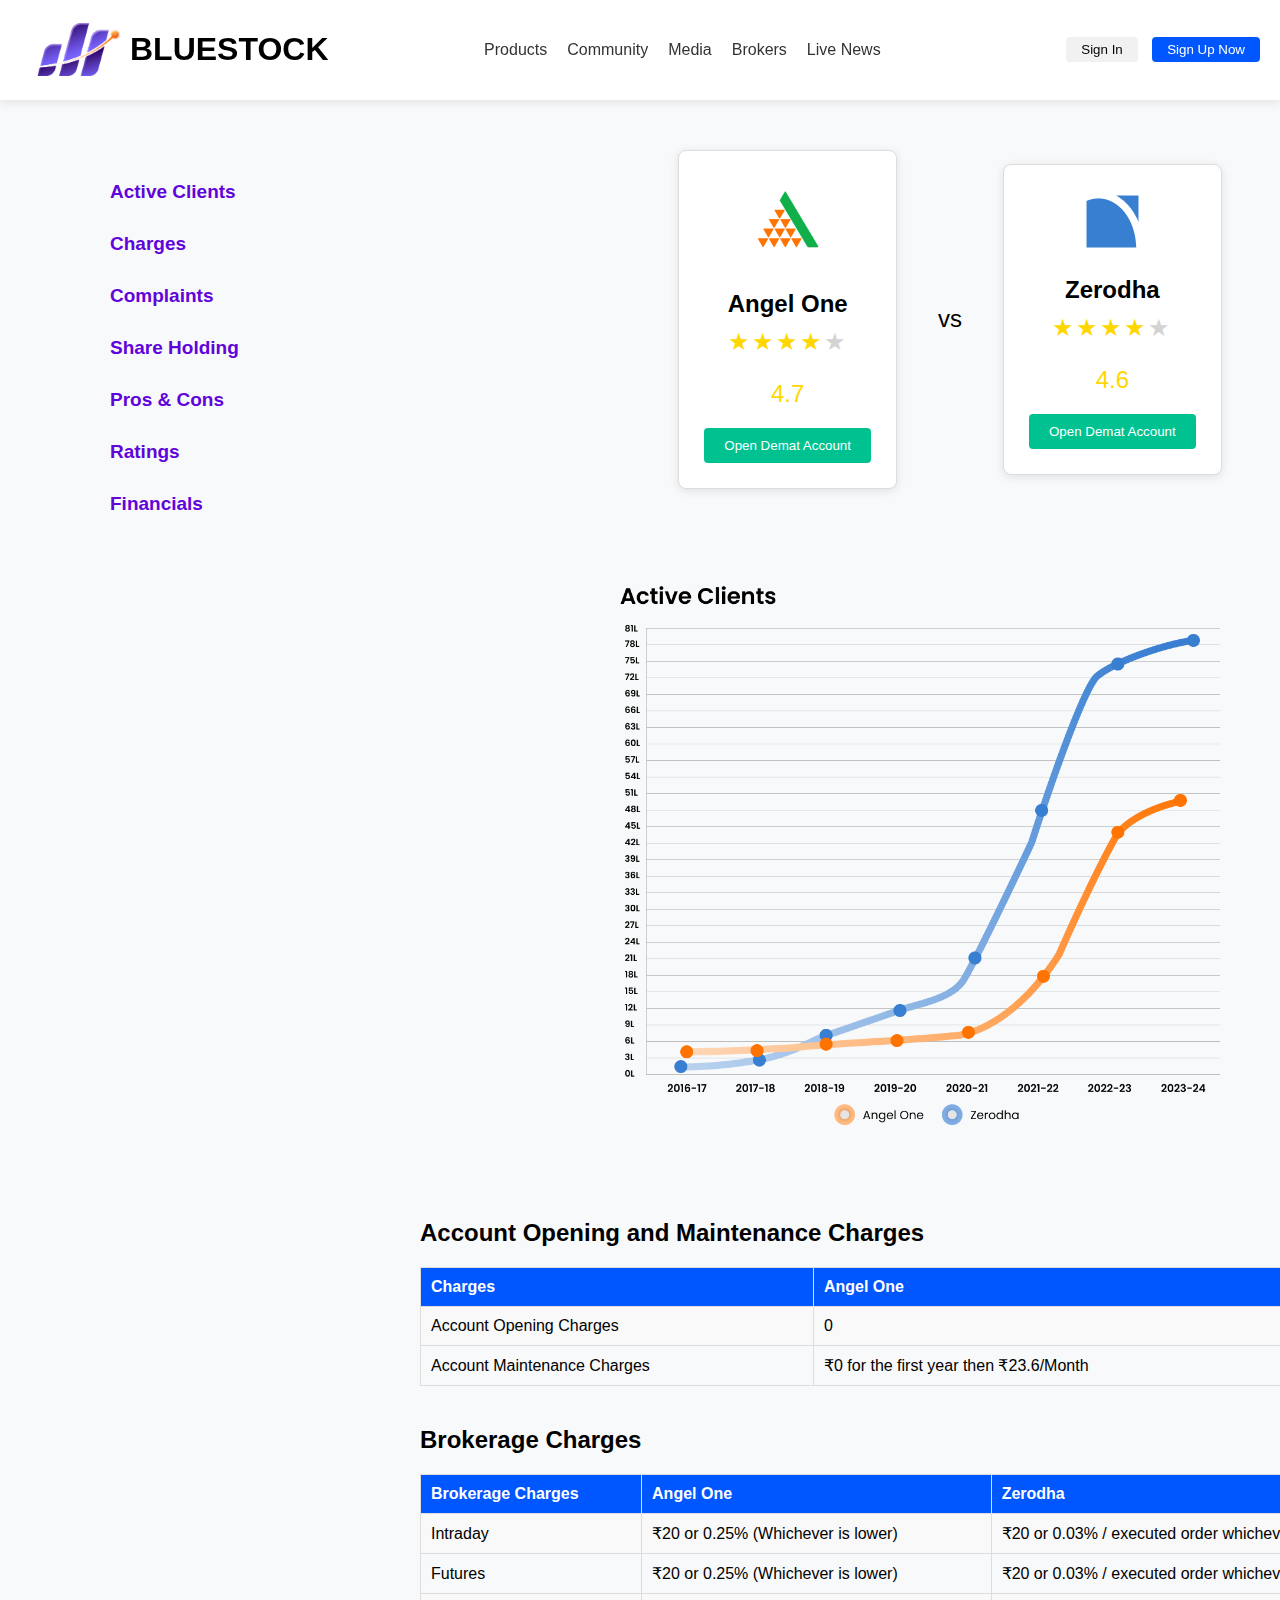
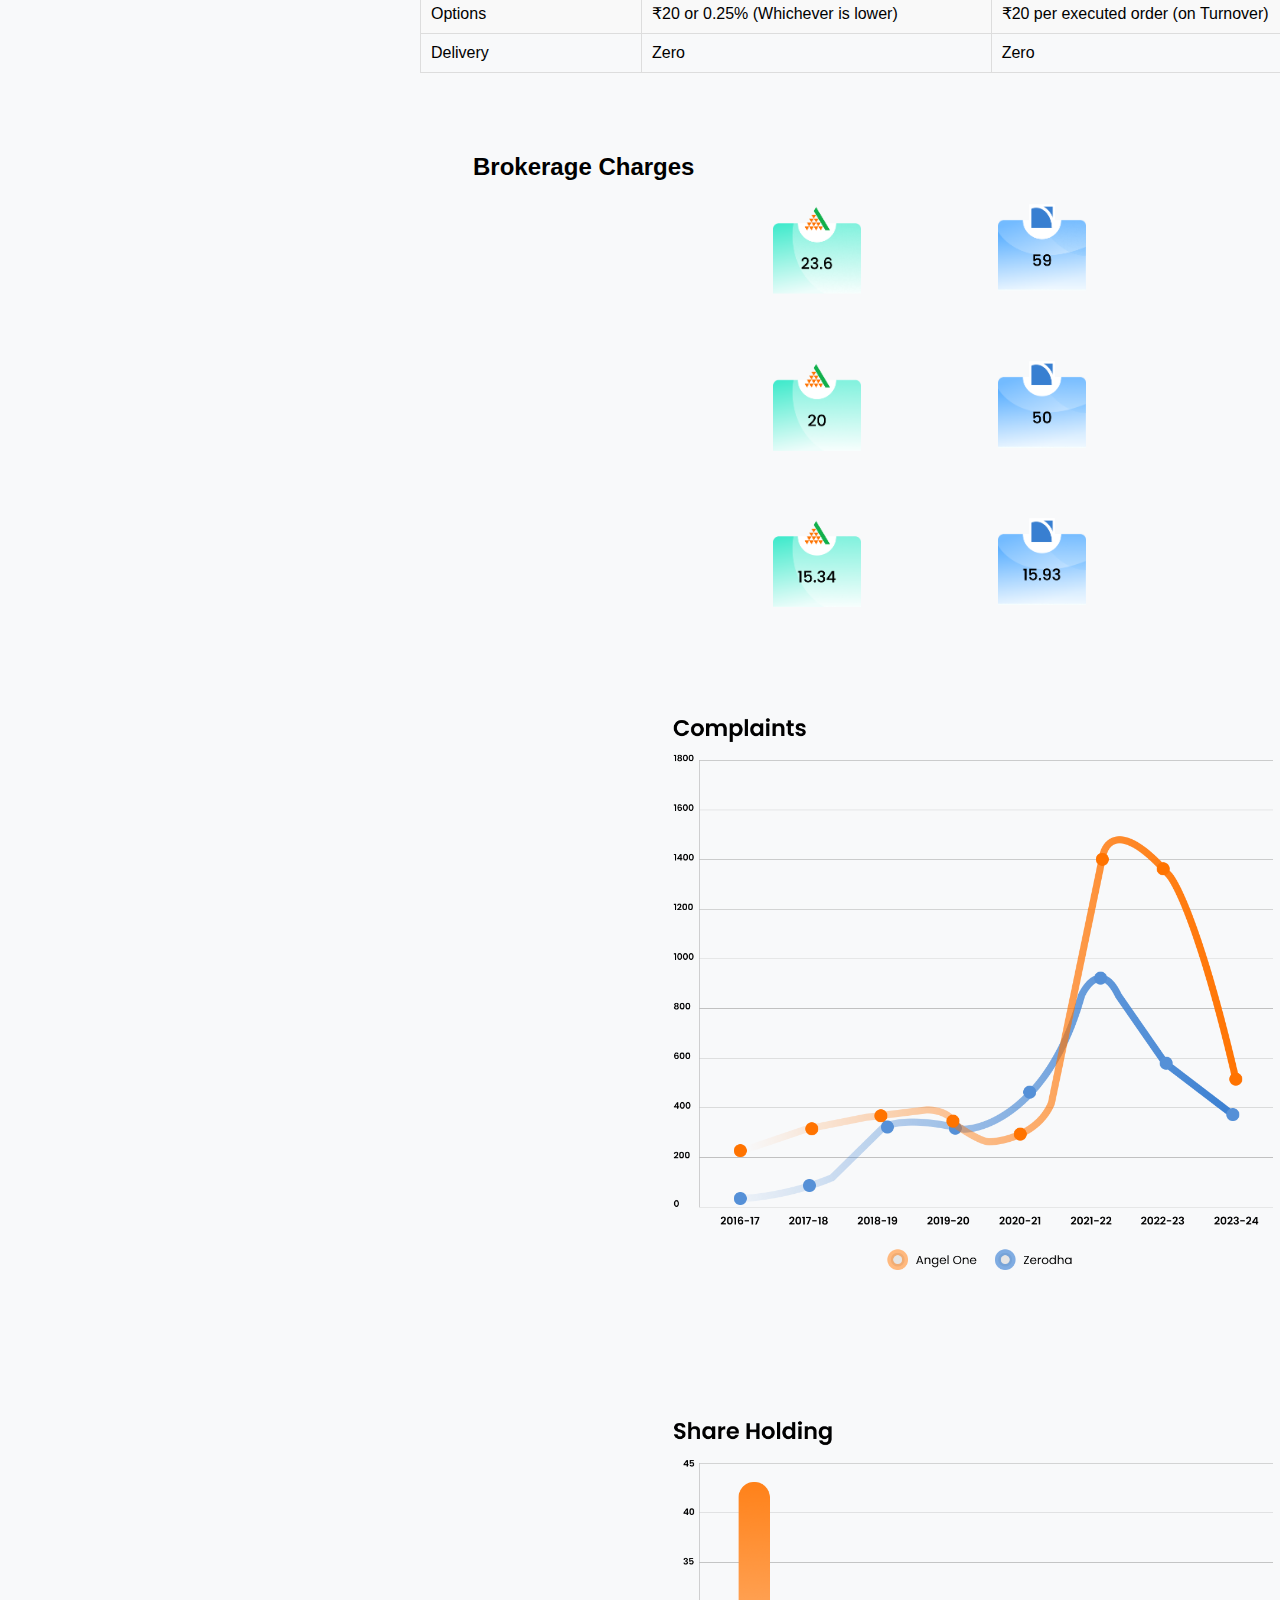
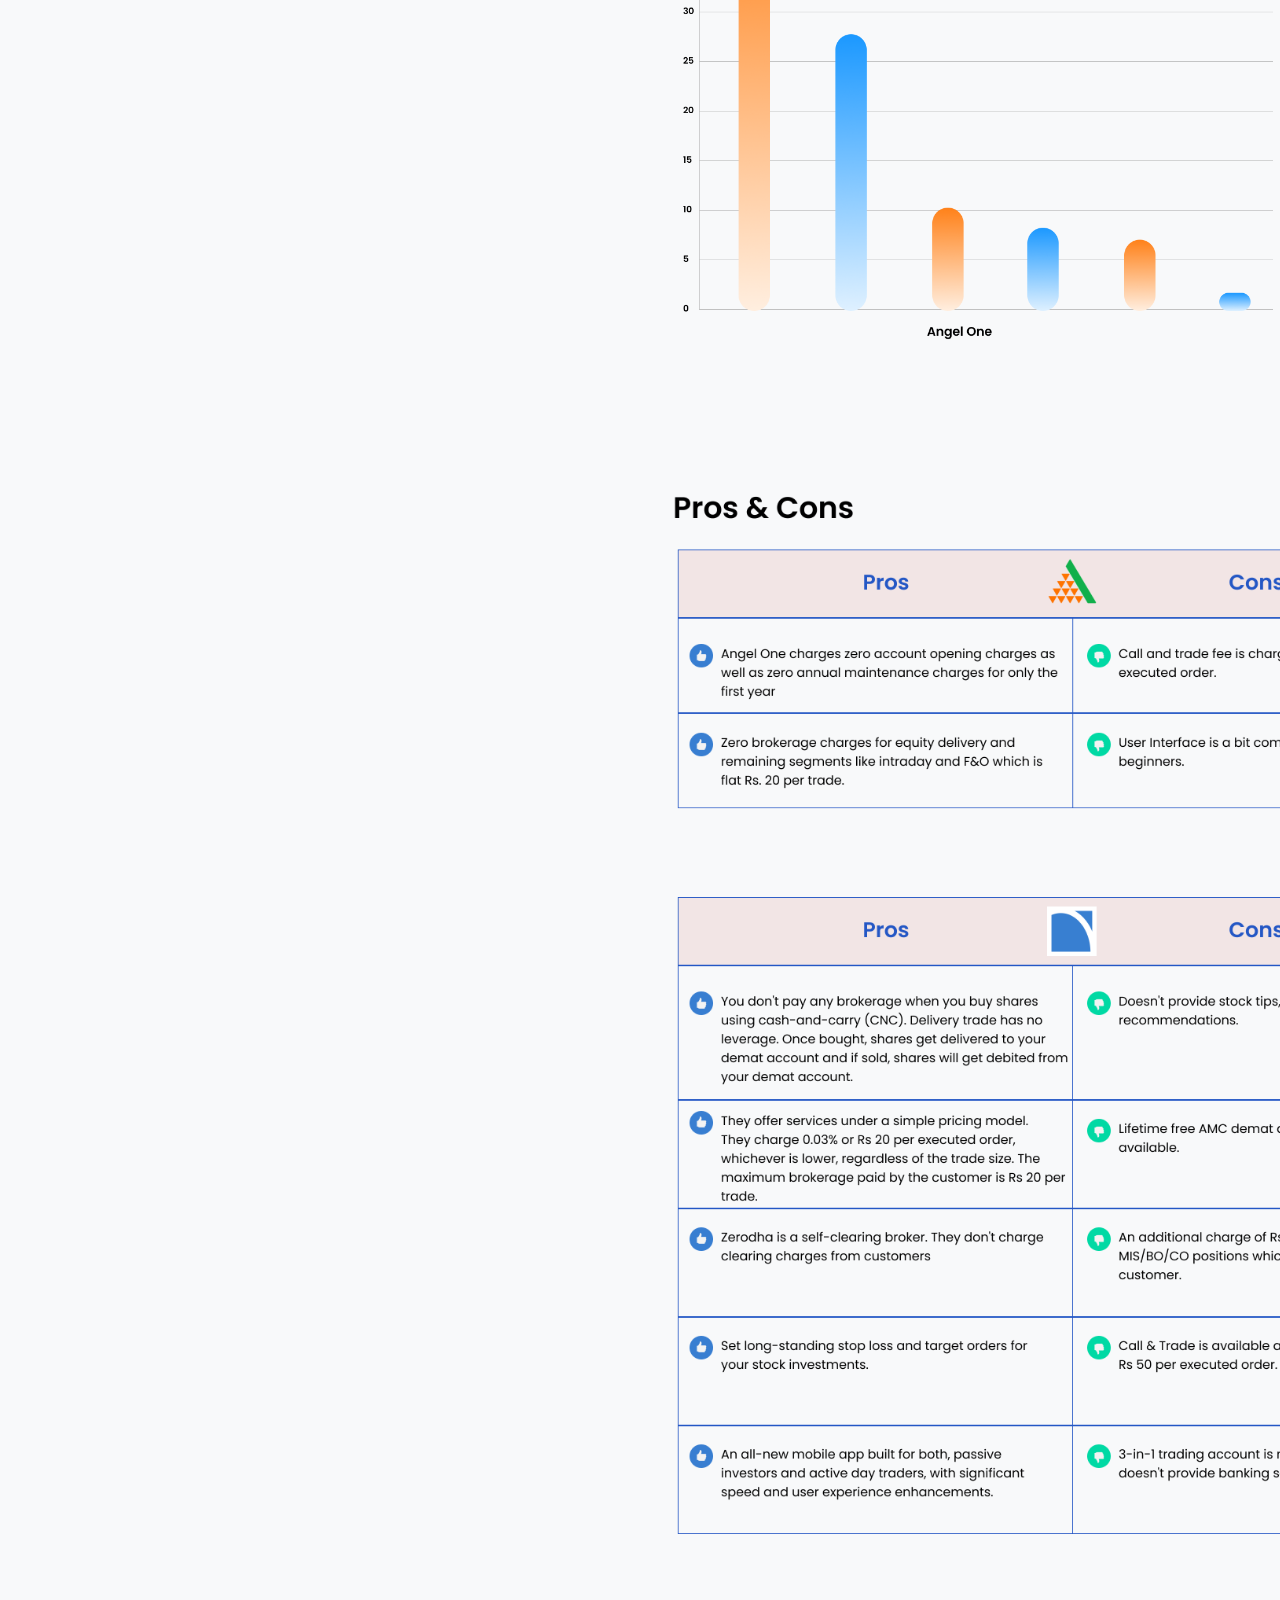
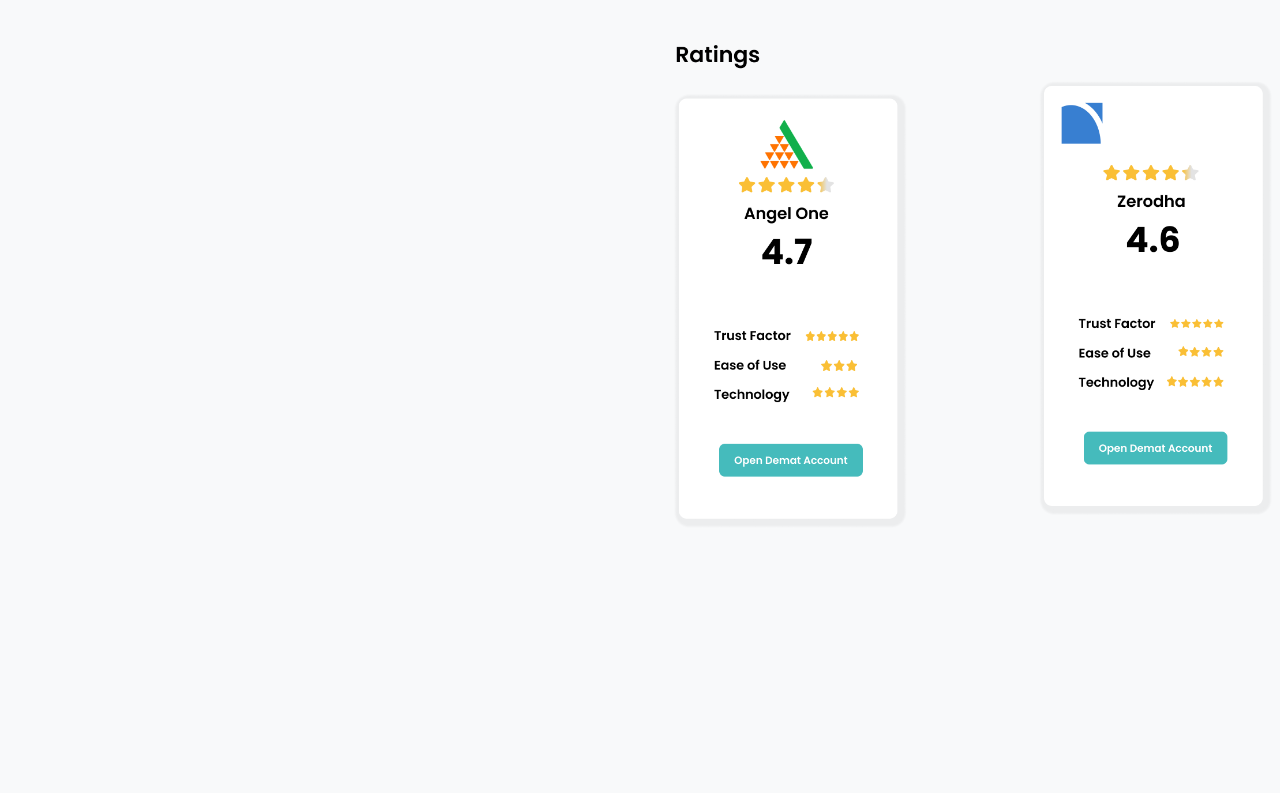
==== Component03UI/index.html @ ed1496d4 "UI component3" ====
<!DOCTYPE html>
<html lang="en">
  <head>
    <meta charset="UTF-8" />
    <meta name="viewport" content="width=device-width, initial-scale=1.0" />
    <title>Bluestock Comparison</title>
    <style>
      body {
        font-family: Arial, sans-serif;
        margin: 0;
        padding: 0;
        display: flex;
        background-color: #f8f9fa;
      }

      header {
        width: 100%;
        background-color: #fff;
        box-shadow: 0 2px 10px rgba(0, 0, 0, 0.1);
        position: fixed;
        top: 0;
        z-index: 1000;
      }

      .navbar {
        display: flex;
        justify-content: space-between;
        align-items: center;
        padding: 10px 20px;
      }

      .navbar .logo {
        display: flex;
        align-items: center;
      }

      .navbar .logo img {
        height: auto;
        width: 100px;
      }

      .navbar .logo h1 {
        margin-left: 10px;
      }

      .navbar nav ul {
        display: flex;
        list-style-type: none;
        margin: 0;
        padding: 0;
      }

      .navbar nav ul li {
        margin-right: 20px;
      }

      .navbar nav ul li a {
        text-decoration: none;
        color: #333;
      }

      .auth-buttons button {
        margin-left: 10px;
        padding: 5px 15px;
        border: none;
        border-radius: 4px;
        cursor: pointer;
      }

      .auth-buttons button:first-child {
        background-color: #f1f1f1;
      }

      .auth-buttons button:last-child {
        background-color: #0056ff;
        color: white;
      }

      aside {
        width: 200px;
        padding: 150px 90px;
        background-color: #f8f9fa;
        height: 100vh;
        position: fixed;
      }

      aside ul {
        list-style-type: none;
        padding: 0;
      }

      aside ul li {
        padding: 15px 20px;
        font-size: 19px;
        color: #6104da;
        font-weight: bold;
        cursor: pointer;
      }

      aside ul li:hover {
        background-color: #e9ecef;
      }

      main {
        margin-left: 220px;
        padding: 150px 200px;
        width: calc(100% - 220px);
      }

      .comparison {
        display: flex;
        justify-content: center;
        align-items: center;
        margin-bottom: 40px;
        /* gap: 20px; */
      }
      .ratingChart {
        display: flex;
        justify-content: center;
        align-items: center;
        margin-bottom: 40px;
        gap: 20px;
      }

      .card {
        height: 50%;
        border: 1px solid #ddd;
        border-radius: 8px;
        padding: 25px;
        text-align: center;

        background-color: white;

        /* Center the background image */
        color: black; /* Ensure text is readable against the background */
        box-shadow: 0 2px 10px rgba(0, 0, 0, 0.1);
      }

      .card h2 {
        margin-bottom: 10px;
      }

      .card .rating {
        font-size: 24px;
        color: #ffd700;
        margin-bottom: 20px;
      }

      .card button {
        background-color: #00c291;
        color: white;
        padding: 10px 20px;
        border: none;
        border-radius: 4px;
        cursor: pointer;
      }

      .card button:hover {
        background-color: #00a377;
      }

      .vs {
        display: flex;
        align-items: center;
        justify-content: center;
        font-size: 24px;
        width: 10%;
      }

      .charts,
      .charges {
        margin-bottom: 40px;
      }

      .charges h2 {
        margin-bottom: 20px;
      }

      table {
        width: 100%;
        border-collapse: collapse;
        margin-bottom: 20px;
      }

      table th,
      table td {
        padding: 10px;
        text-align: left;
        border: 1px solid #ddd;
      }

      table th {
        background-color: #0056ff;
        color: white;
      }

      table tr:nth-child(even) {
        background-color: #f9f9f9;
      }

      .star-rating {
        display: inline-flex;
        align-items: center;
      }

      .star-rating .star {
        font-size: 24px;
        color: gold;
        margin-right: 2px;
      }

      .star-rating .empty-star {
        color: lightgray;
      }

      .rating {
        margin-bottom: 10px;
      }

      .container {
        width: 90%;
        margin: 0 auto;
        padding: 20px;
      }

      h2 {
        font-size: 24px;
        margin-bottom: 20px;
      }

      .brokerage-charges,
      .complaints,
      .share-holding {
        margin-bottom: 40px;
      }

      .charges-grid {
        display: grid;
        justify-content: center;
        width: 400px;
        padding-left: 300px;
        grid-template-columns: repeat(2, 1fr); /* 2 columns */
        grid-template-rows: repeat(3, auto); /* 3 rows */
        gap: 50px;
      }

      /* .charge-item {
        background-color: #ffffff;
        border-radius: 8px;
        box-shadow: 0 4px 8px rgba(0, 0, 0, 0.1);
        text-align: center;
        padding: 20px;

        background-position: center;
      } */

      .charge-item img {
        width: 50px;
        height: 50px;
        margin-bottom: 10px;
      }

      .charge-value img {
        height: 100%;
        width: 50%;
      }

      .charge-label {
        font-size: 16px;
        color: #555;
      }

      .charts img {
        height: auto;
        width: 600px;
        justify-content: center;
        align-items: center;
        padding: 50px 200px;
      }

      .diffs img {
        height: auto;
        width: 800px;
        justify-content: center;
        align-items: center;
        padding: 50px 200px;
      }

      .complaints img,
      .share-holding img {
        width: 100%;
        border-radius: 8px;
        box-shadow: 0 4px 8px rgba(0, 0, 0, 0.1);
      }

      /* Responsive styles */
      @media (max-width: 768px) {
        .navbar {
          flex-direction: column;
        }

        .navbar nav ul {
          display: none;
        }

        .navbar .hamburger {
          display: flex;
        }

        .navbar .hamburger.active + .nav-links {
          display: flex;
        }

        .nav-links {
          display: flex;
          flex-direction: column;
          position: absolute;
          top: 60px;
          left: 0;
          background-color: #fff;
          width: 100%;
          padding: 10px 0;
          box-shadow: 0 8px 16px rgba(0, 0, 0, 0.2);
        }

        .nav-links li {
          margin: 10px 0;
        }
      }
    </style>
  </head>
  <body>
    <header>
      <div class="navbar">
        <div class="logo">
          <img src="assets/logo.png" alt="Bluestock Logo" />
          <h1>BLUESTOCK</h1>
        </div>
        <nav>
          <ul>
            <li><a href="#">Products</a></li>
            <li><a href="#">Community</a></li>
            <li><a href="#">Media</a></li>
            <li><a href="#">Brokers</a></li>
            <li><a href="#">Live News</a></li>
          </ul>
        </nav>
        <div class="auth-buttons">
          <button>Sign In</button>
          <button>Sign Up Now</button>
        </div>
      </div>
    </header>

    <aside>
      <ul>
        <li>Active Clients</li>
        <li>Charges</li>
        <li>Complaints</li>
        <li>Share Holding</li>
        <li>Pros & Cons</li>
        <li>Ratings</li>
        <li>Financials</li>
      </ul>
    </aside>

    <main>
      <section class="comparison">
        <div class="card">
          <img src="assets/angelone-logo.png" alt="Angel One" />
          <h2>Angel One</h2>
          <div class="star-rating">
            <span class="star">&#9733;</span>
            <span class="star">&#9733;</span>
            <span class="star">&#9733;</span>
            <span class="star">&#9733;</span>
            <span class="star empty-star">&#9733;</span>
          </div>
          <p class="rating">4.7</p>
          <button>Open Demat Account</button>
        </div>
        <div class="vs">
          <p>vs</p>
        </div>
        <div class="card">
          <img src="assets/zerodha-logo.png" alt="Zerodha" />
          <h2>Zerodha</h2>
          <div class="star-rating">
            <span class="star">&#9733;</span>
            <span class="star">&#9733;</span>
            <span class="star">&#9733;</span>
            <span class="star">&#9733;</span>
            <span class="star empty-star">&#9733;</span>
          </div>
          <p class="rating">4.6</p>
          <button>Open Demat Account</button>
        </div>
      </section>

      <section class="charts">
        <img src="assets/activeClientschrat.png" alt="" />
      </section>

      <section class="charges">
        <h2>Account Opening and Maintenance Charges</h2>
        <table>
          <tr>
            <th>Charges</th>
            <th>Angel One</th>
            <th>Zerodha</th>
          </tr>
          <tr>
            <td>Account Opening Charges</td>
            <td>0</td>
            <td>200</td>
          </tr>
          <tr>
            <td>Account Maintenance Charges</td>
            <td>₹0 for the first year then ₹23.6/Month</td>
            <td>₹300 per year</td>
          </tr>
        </table>
      </section>

      <section class="charges">
        <h2>Brokerage Charges</h2>
        <table>
          <tr>
            <th>Brokerage Charges</th>
            <th>Angel One</th>
            <th>Zerodha</th>
          </tr>
          <tr>
            <td>Intraday</td>
            <td>₹20 or 0.25% (Whichever is lower)</td>
            <td>₹20 or 0.03% / executed order whichever is lower</td>
          </tr>
          <tr>
            <td>Futures</td>
            <td>₹20 or 0.25% (Whichever is lower)</td>
            <td>₹20 or 0.03% / executed order whichever is lower</td>
          </tr>
          <tr>
            <td>Options</td>
            <td>₹20 or 0.25% (Whichever is lower)</td>
            <td>₹20 per executed order (on Turnover)</td>
          </tr>
          <tr>
            <td>Delivery</td>
            <td>Zero</td>
            <td>Zero</td>
          </tr>
        </table>
      </section>

      <div class="container">
        <section class="brokerage-charges">
          <h2>Brokerage Charges</h2>
          <div class="charges-grid">
            <div class="charge-item">
              <div class="charge-value">
                <img src="assets/angel23.png" alt="" />
              </div>
            </div>
            <div class="charge-item">
              <div class="charge-value">
                <img src="assets/zerodha59.png" alt="" />
              </div>
            </div>
            <div class="charge-item">
              <div class="charge-value">
                <img src="assets/angel20.png" alt="" />
              </div>
            </div>
            <div class="charge-item">
              <div class="charge-value">
                <img src="assets/zerodha50.png" alt="" />
              </div>
            </div>
            <div class="charge-item">
              <div class="charge-value">
                <img src="assets/angel15.png" alt="" />
              </div>
            </div>
            <div class="charge-item">
              <div class="charge-value">
                <img src="assets/zerodha15.png" alt="" />
              </div>
            </div>
          </div>
        </section>

        <section class="charts">
          <img src="assets/complaints.png" alt="" />
        </section>

        <section class="charts">
          <img src="assets/shareHold.png" alt="" />
        </section>
        <section class="diffs">
          <img src="assets/diffs.png" alt="" />
        </section>

        <div class="charts">
          <img src="assets/ratingChart.png" alt="" />
        </div>
      </div>
    </main>
  </body>
</html>
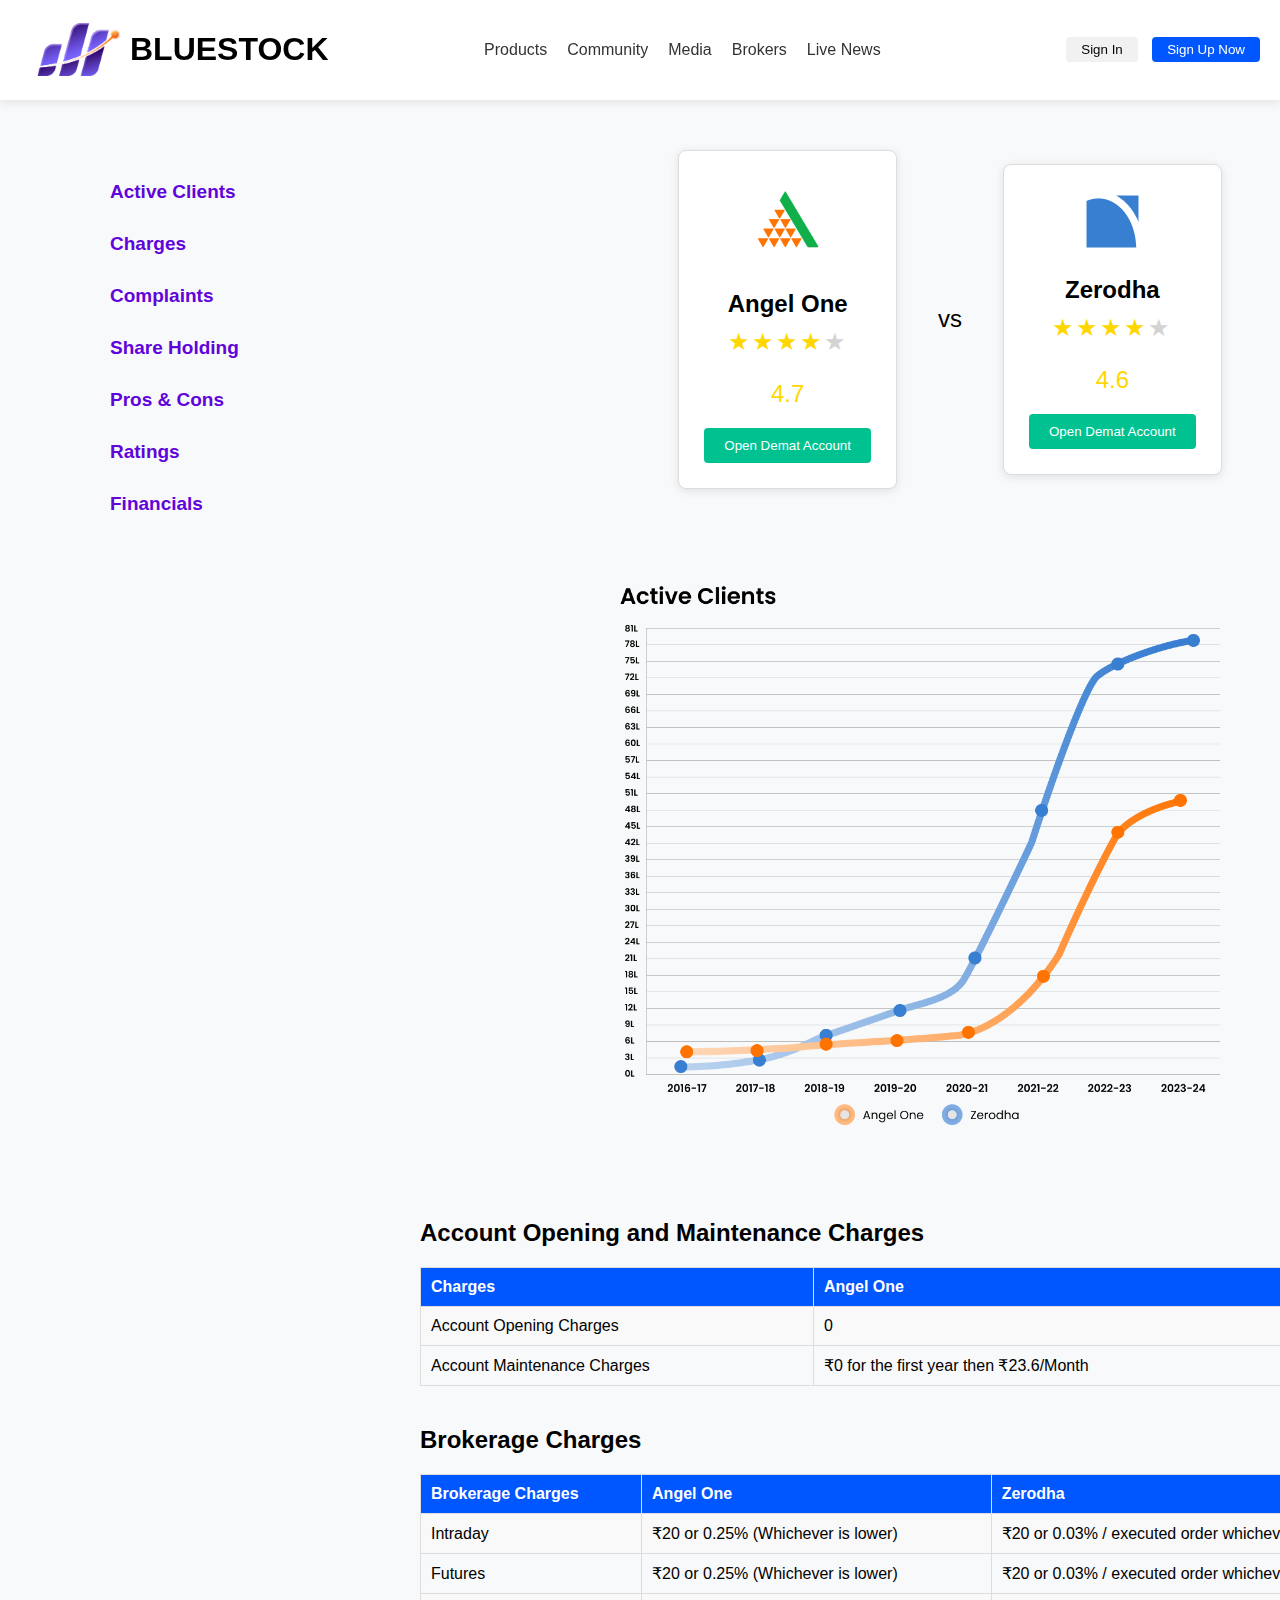
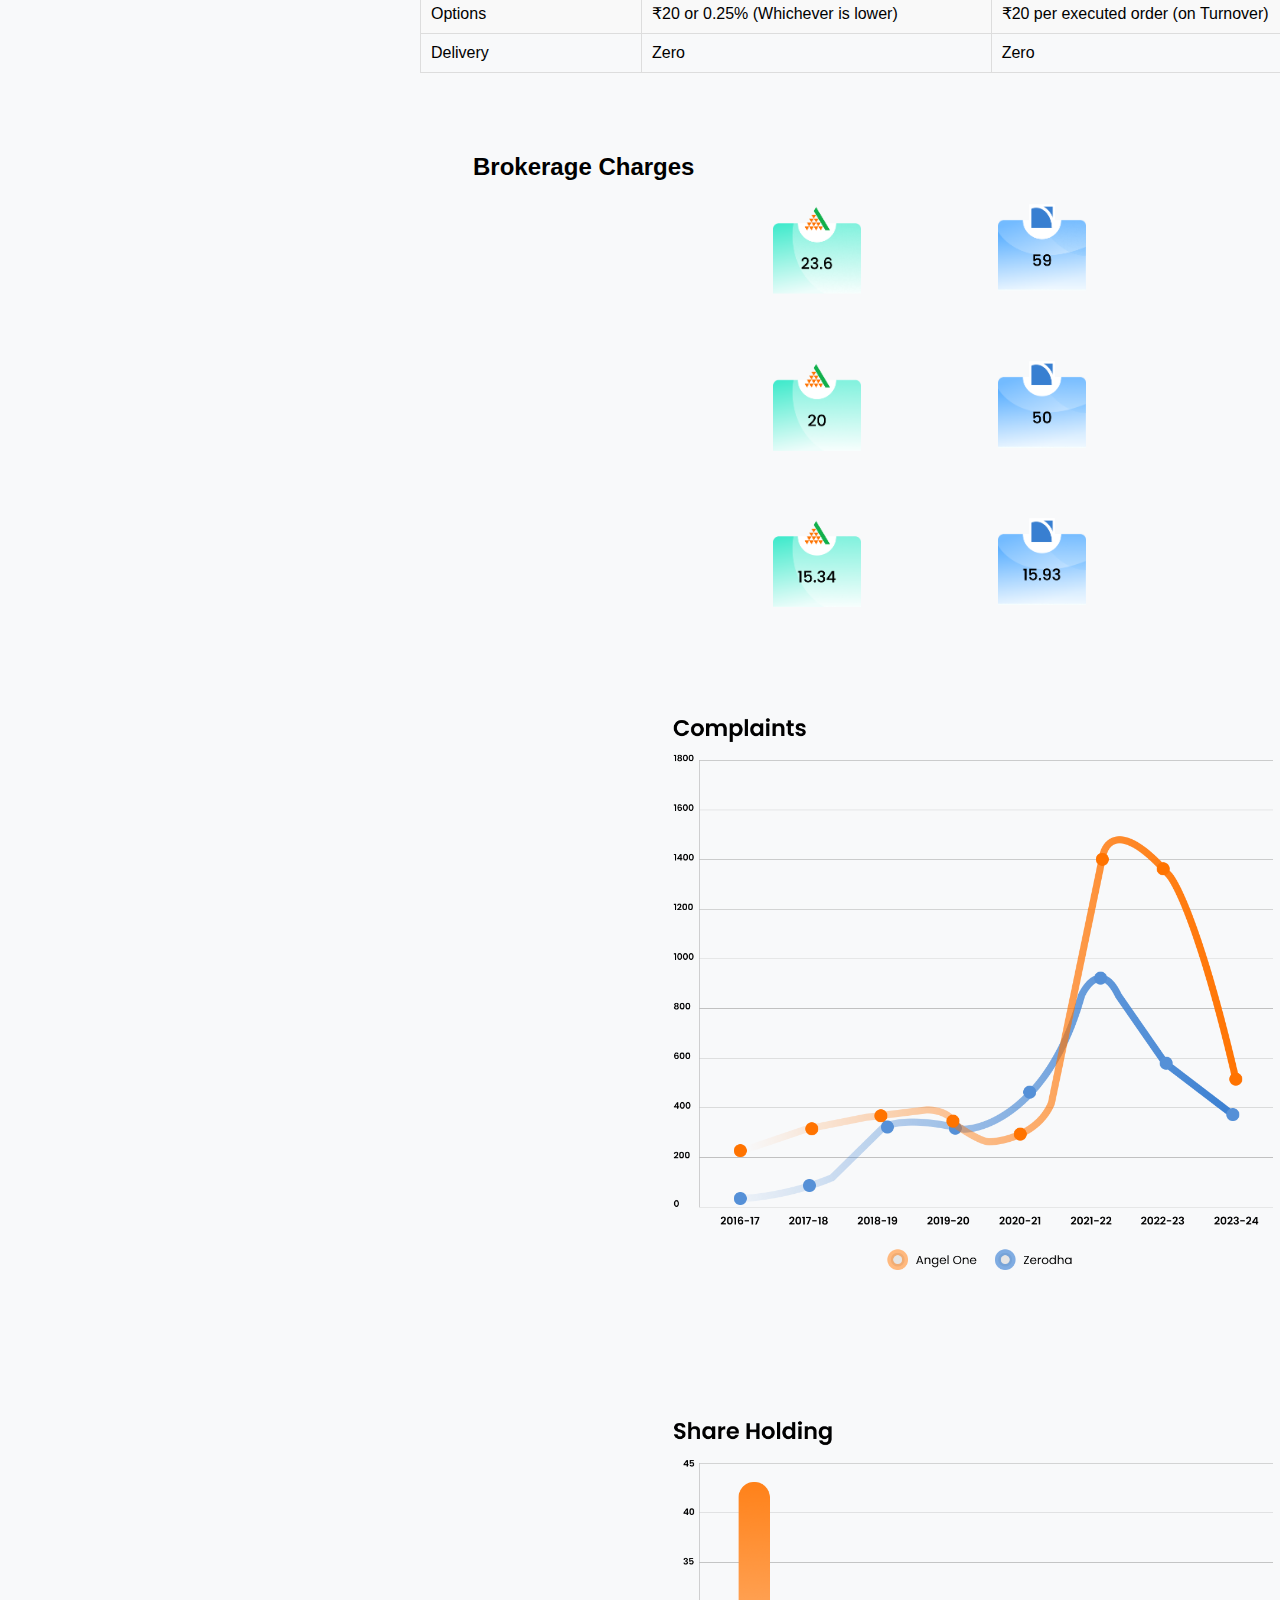
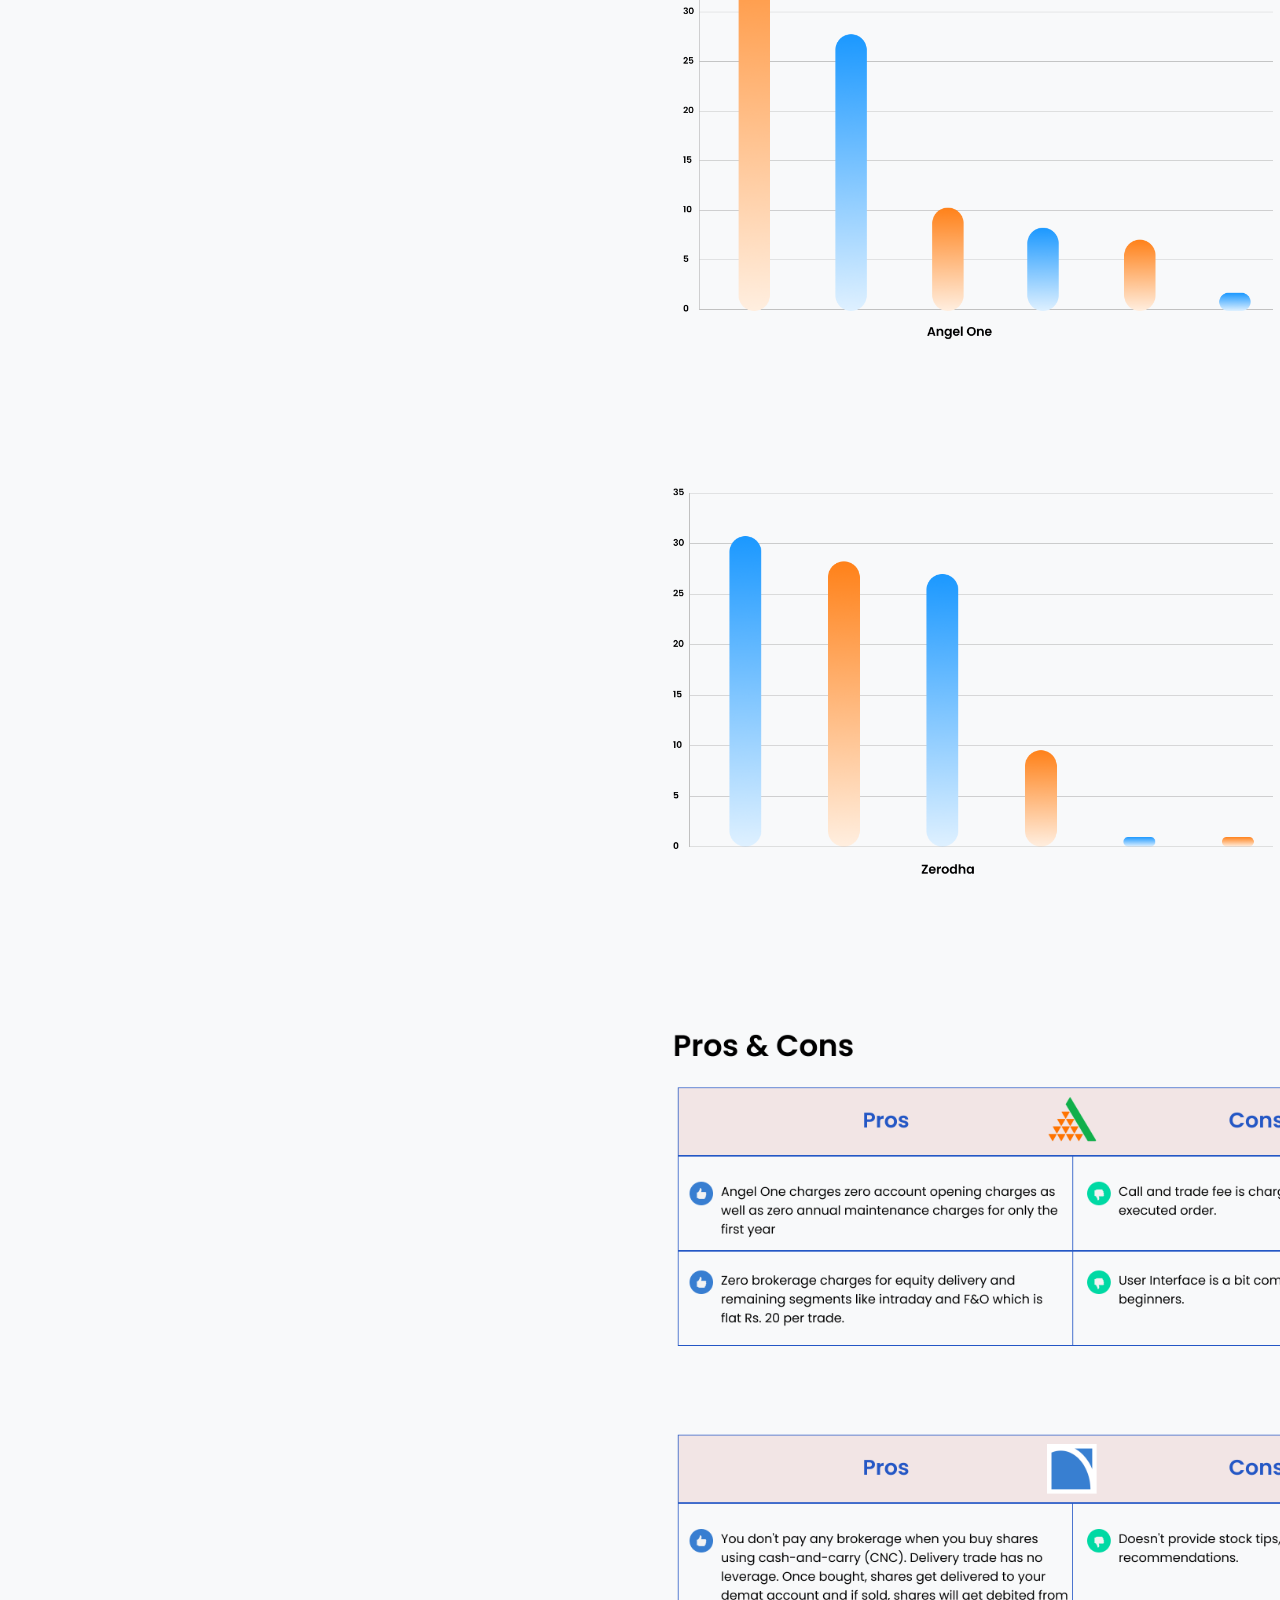
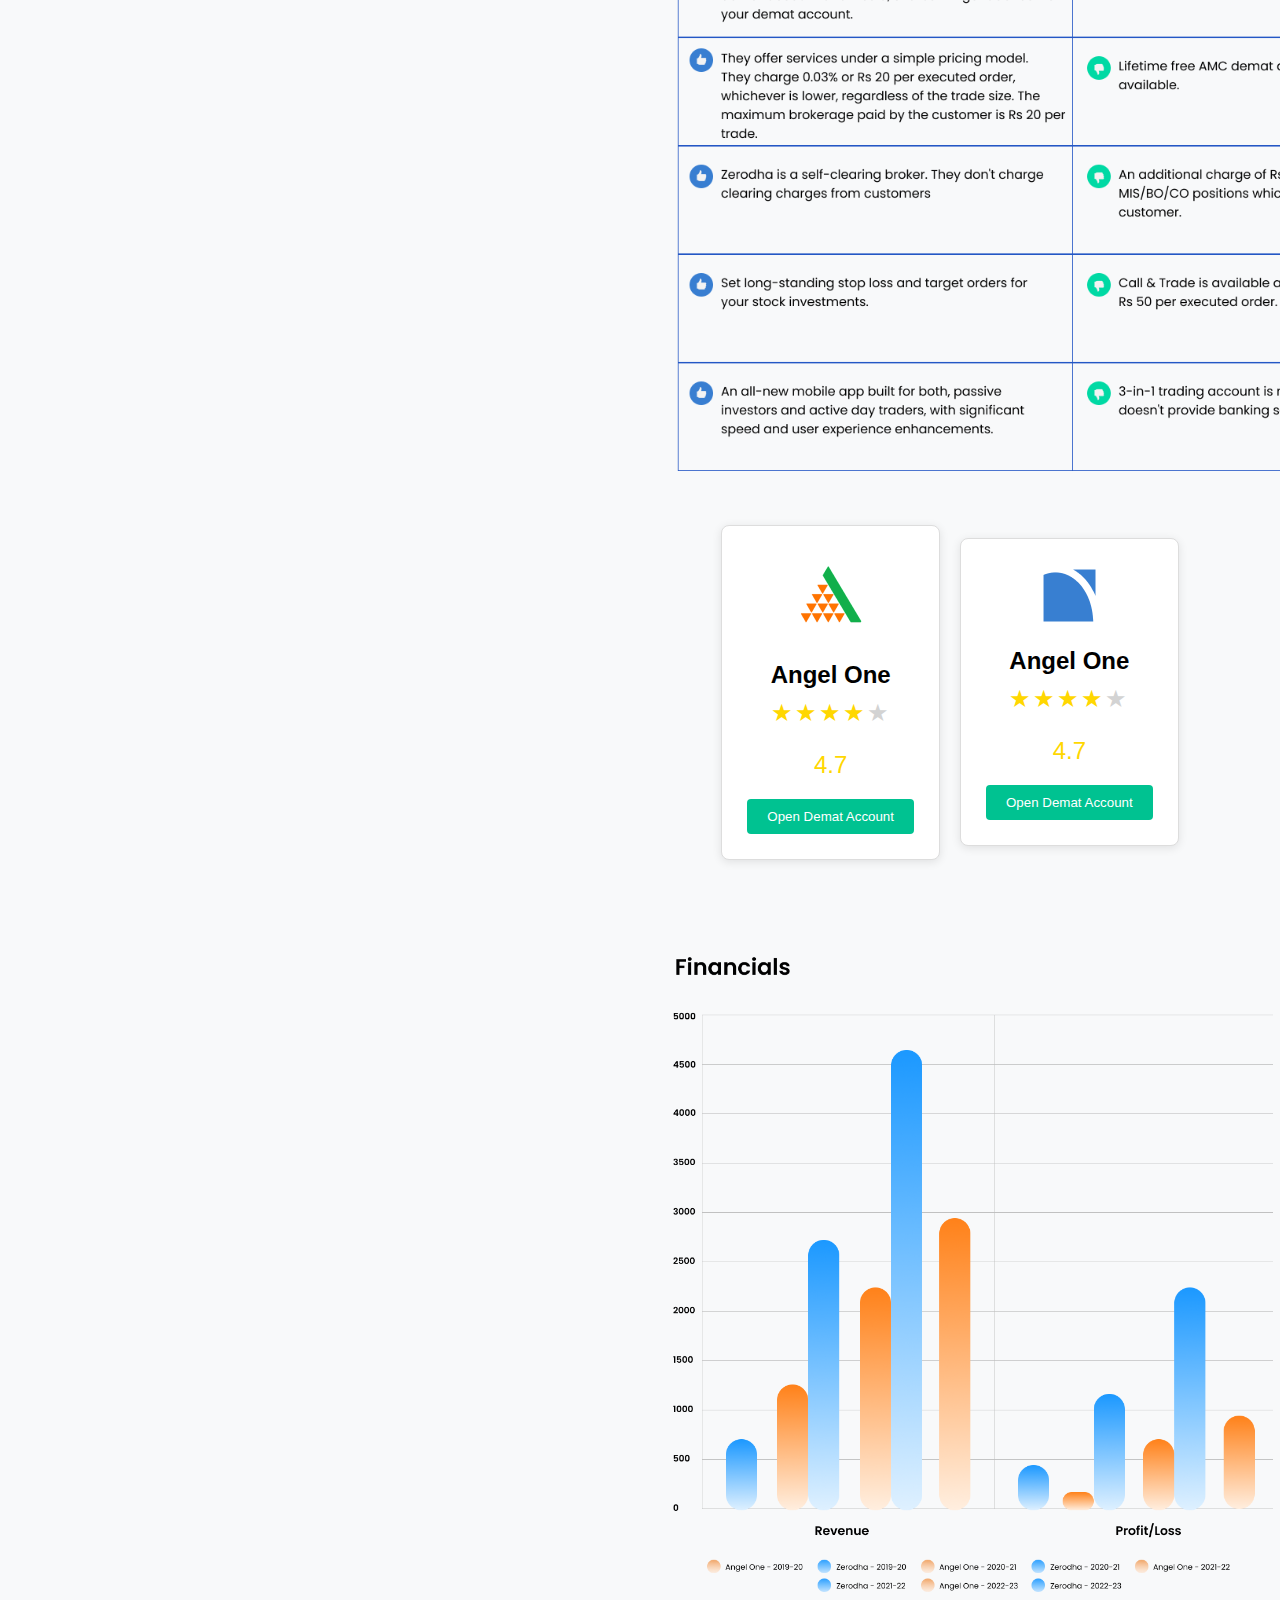
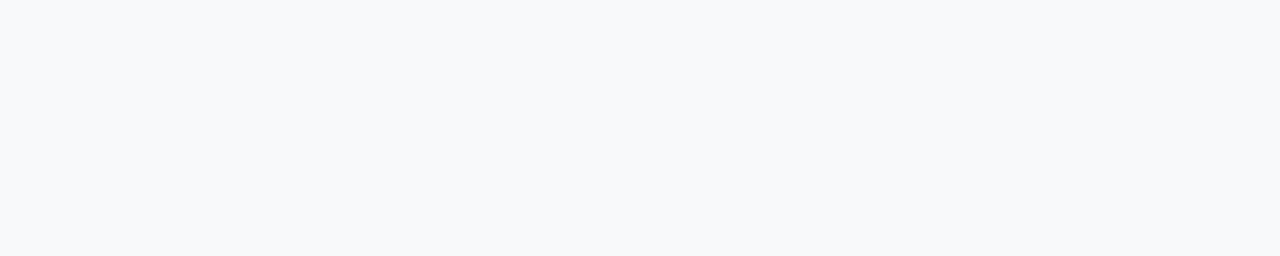
==== commit 4ea9cf34: "UI Comp3 completed" ====
--- a/Component03UI/index.html
+++ b/Component03UI/index.html
@@ -8,7 +8,7 @@
       body {
         font-family: Arial, sans-serif;
         margin: 0;
-        padding: 0;
+        padding: 0 0 0 0px;
         display: flex;
         background-color: #f8f9fa;
       }
@@ -114,11 +114,12 @@
         margin-bottom: 40px;
         /* gap: 20px; */
       }
-      .ratingChart {
+      .ratingCard {
         display: flex;
         justify-content: center;
         align-items: center;
         margin-bottom: 40px;
+        font-size: 1px;
         gap: 20px;
       }
 
@@ -131,8 +132,7 @@
 
         background-color: white;
 
-        /* Center the background image */
-        color: black; /* Ensure text is readable against the background */
+        color: black;
         box-shadow: 0 2px 10px rgba(0, 0, 0, 0.1);
       }
 
@@ -243,16 +243,6 @@
         grid-template-rows: repeat(3, auto); /* 3 rows */
         gap: 50px;
       }
-
-      /* .charge-item {
-        background-color: #ffffff;
-        border-radius: 8px;
-        box-shadow: 0 4px 8px rgba(0, 0, 0, 0.1);
-        text-align: center;
-        padding: 20px;
-
-        background-position: center;
-      } */
 
       .charge-item img {
         width: 50px;
@@ -326,6 +316,10 @@
         .nav-links li {
           margin: 10px 0;
         }
+      }
+      .features span {
+        display: block;
+        margin-bottom: 5px;
       }
     </style>
   </head>
@@ -495,14 +489,46 @@
         </section>
 
         <section class="charts">
-          <img src="assets/shareHold.png" alt="" />
+          <img src="assets/shareHoldAngel.png" alt="" />
+        </section>
+        <section class="charts">
+          <img src="assets/shareHoldZerodha.png" alt="" />
         </section>
         <section class="diffs">
           <img src="assets/diffs.png" alt="" />
         </section>
 
+        <div class="ratingCard">
+          <div class="card">
+            <img src="assets/angelone-logo.png" alt="Angel One" />
+            <h2>Angel One</h2>
+            <div class="star-rating">
+              <span class="star">&#9733;</span>
+              <span class="star">&#9733;</span>
+              <span class="star">&#9733;</span>
+              <span class="star">&#9733;</span>
+              <span class="star empty-star">&#9733;</span>
+            </div>
+            <p class="rating">4.7</p>
+
+            <button>Open Demat Account</button>
+          </div>
+          <div class="card">
+            <img src="assets/zerodha-logo.png" alt="Angel One" />
+            <h2>Angel One</h2>
+            <div class="star-rating">
+              <span class="star">&#9733;</span>
+              <span class="star">&#9733;</span>
+              <span class="star">&#9733;</span>
+              <span class="star">&#9733;</span>
+              <span class="star empty-star">&#9733;</span>
+            </div>
+            <p class="rating">4.7</p>
+            <button>Open Demat Account</button>
+          </div>
+        </div>
         <div class="charts">
-          <img src="assets/ratingChart.png" alt="" />
+          <img src="assets/financialLast.png" alt="" />
         </div>
       </div>
     </main>
